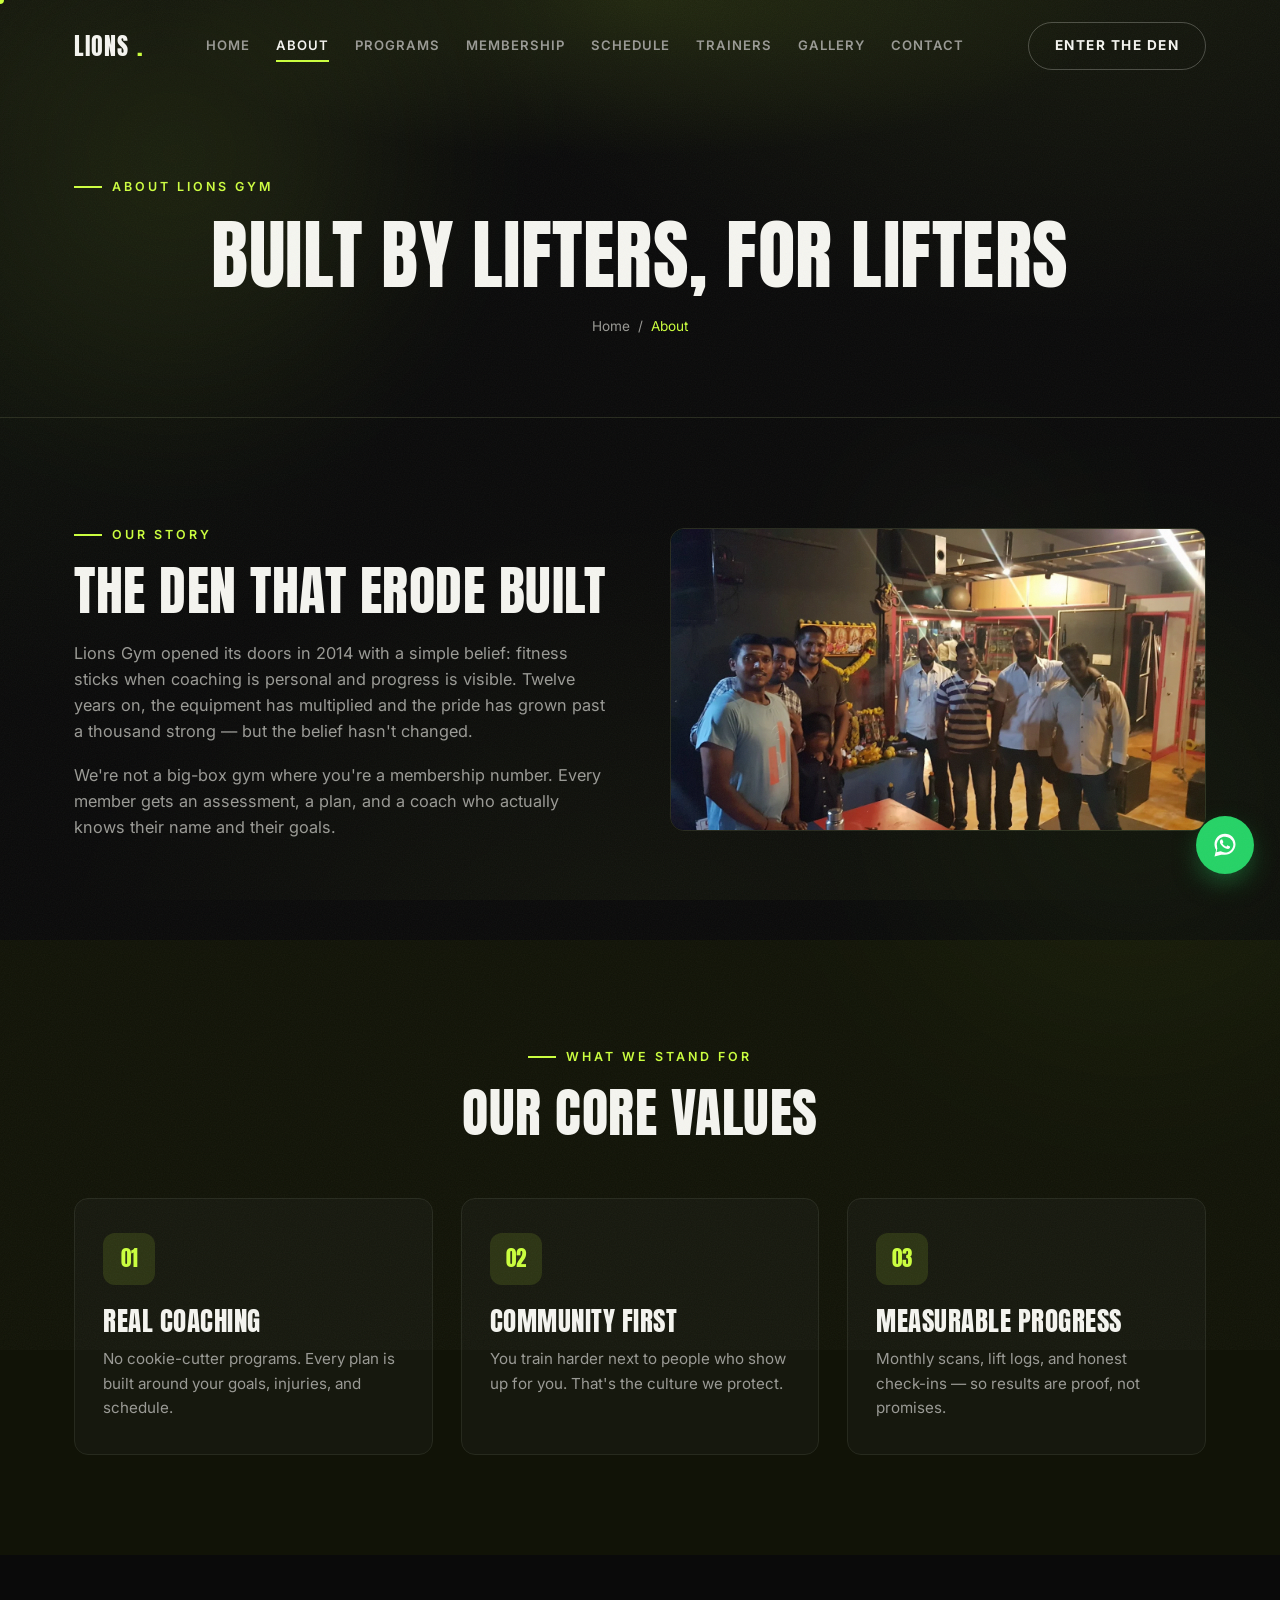
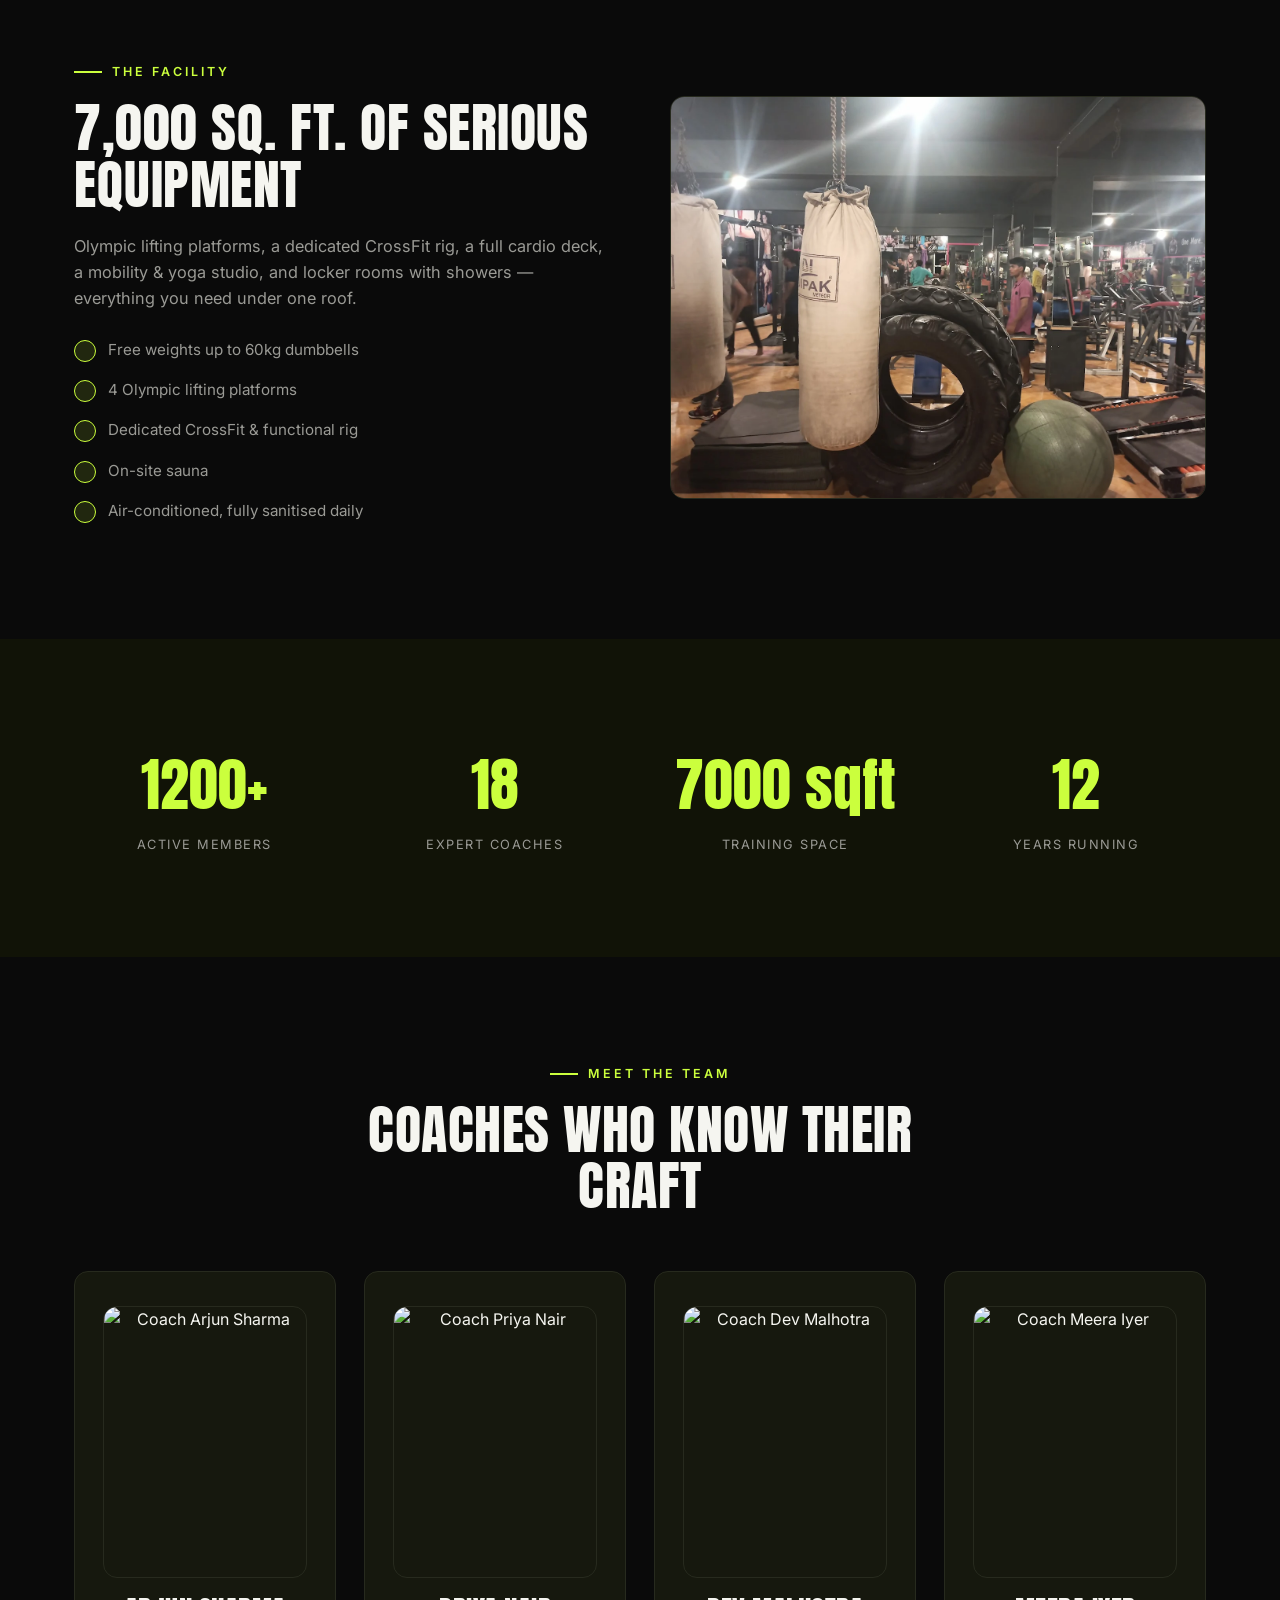
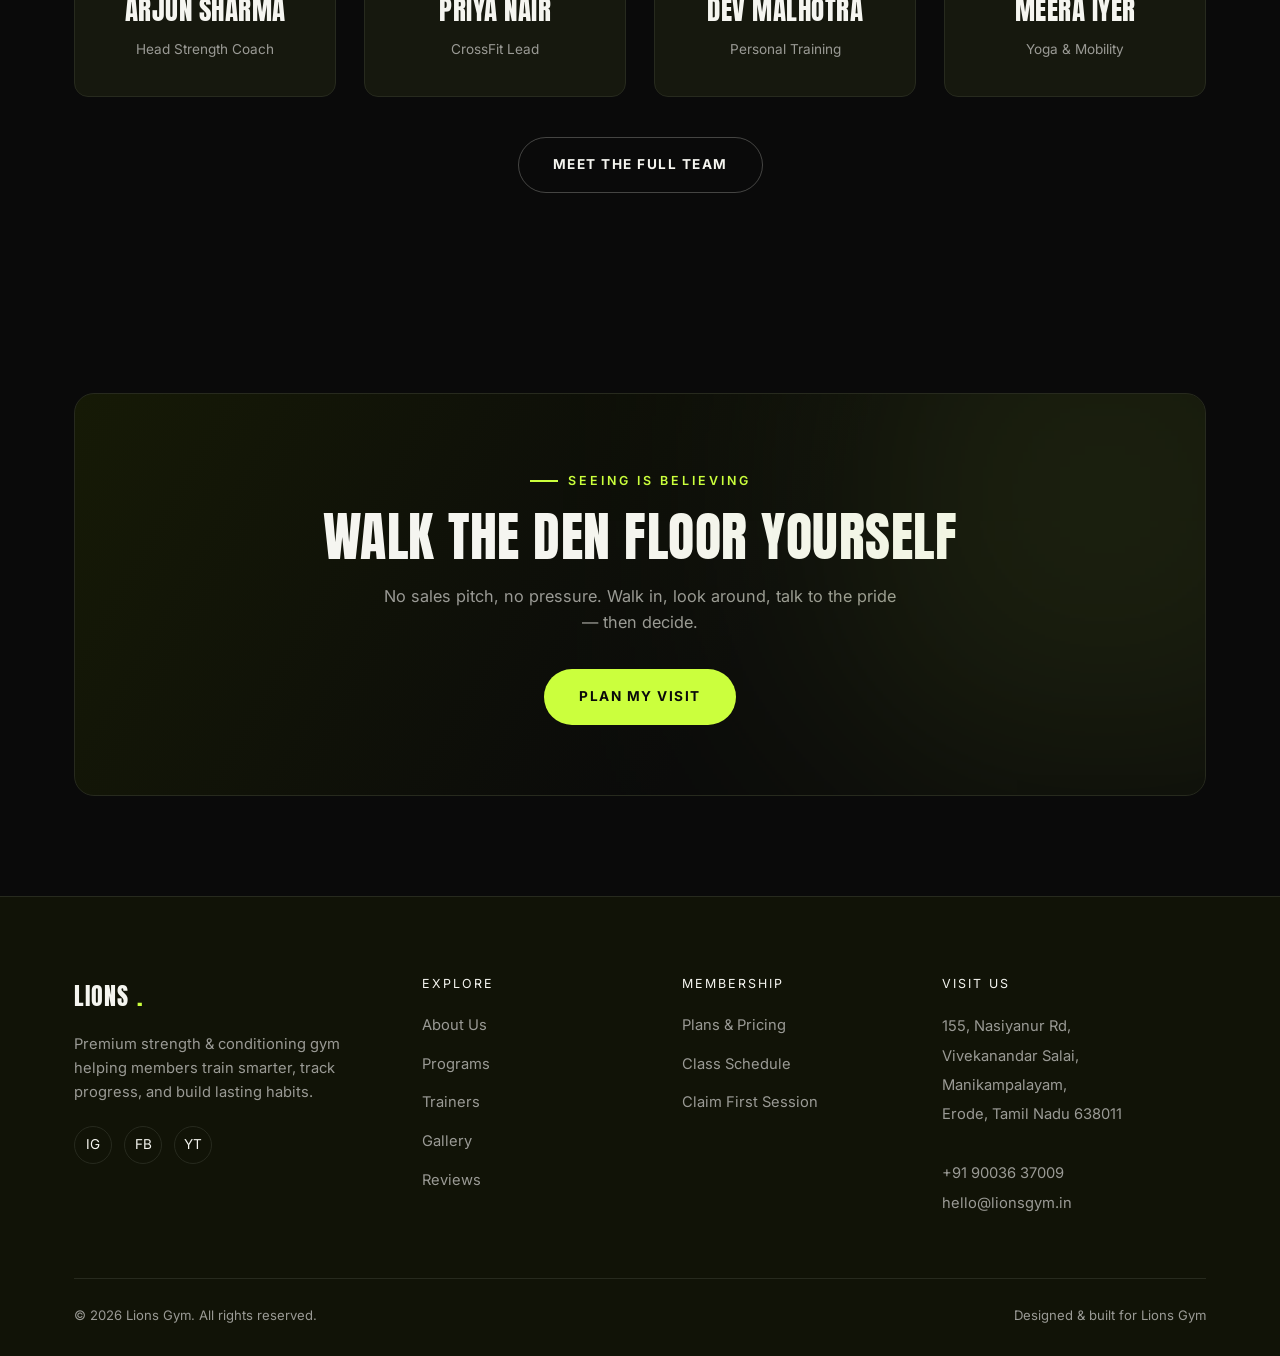
==== about.html @ 76a1cb79 "Lions Gym Erode website — premium static site 9-page responsive site for Lions Gym, Erode: home, abo" ====
<!DOCTYPE html>
<html lang="en">
<head>
  <meta charset="UTF-8" />
  <meta name="viewport" content="width=device-width, initial-scale=1.0" />
  <title>About Us — Lions Gym</title>
  <meta name="description" content="Learn the story behind Lions Gym, our mission, facility, and the coaches who make it happen." />
  <link rel="preconnect" href="https://fonts.googleapis.com" />
  <link href="https://fonts.googleapis.com/css2?family=Anton&family=Inter:wght@400;500;600;700;800&display=swap" rel="stylesheet" />
  <link rel="stylesheet" href="css/style.css" />
</head>
<body>

  <header class="site-header">
    <div class="container">
      <a href="index.html" class="logo">LIONS<span>.</span></a>
      <nav class="nav-links">
        <a href="index.html">Home</a>
        <a href="about.html">About</a>
        <a href="services.html">Programs</a>
        <a href="membership.html">Membership</a>
        <a href="schedule.html">Schedule</a>
        <a href="trainers.html">Trainers</a>
        <a href="gallery.html">Gallery</a>
        <a href="contact.html">Contact</a>
      </nav>
      <div class="nav-cta">
        <a href="contact.html" class="btn btn-ghost">Enter The Den</a>
        <button class="nav-toggle" aria-label="Toggle menu">
          <span></span><span></span><span></span>
        </button>
      </div>
    </div>
  </header>

  <section class="page-hero">
    <div class="container">
      <span class="eyebrow">About Lions Gym</span>
      <h1>Built By Lifters, For Lifters</h1>
      <div class="breadcrumb">
        <a href="index.html">Home</a> <span>/</span> <span class="accent">About</span>
      </div>
    </div>
  </section>

  <!-- Story -->
  <section>
    <div class="container split">
      <div>
        <span class="eyebrow reveal">Our Story</span>
        <h2 class="reveal">The Den That Erode Built</h2>
        <p class="reveal" style="margin: 20px 0 18px;">
          Lions Gym opened its doors in 2014 with a simple belief: fitness
          sticks when coaching is personal and progress is visible. Twelve
          years on, the equipment has multiplied and the pride has grown past
          a thousand strong — but the belief hasn't changed.
        </p>
        <p class="reveal">
          We're not a big-box gym where you're a membership number. Every
          member gets an assessment, a plan, and a coach who actually knows
          their name and their goals.
        </p>
      </div>
      <div class="media-frame reveal">
        <img src="assets/gallery/lions-gym-team-2.webp" alt="Lions Gym team" />
      </div>
    </div>
  </section>

  <!-- Mission / values -->
  <section class="bg-alt">
    <div class="container">
      <div class="section-head center reveal">
        <span class="eyebrow">What We Stand For</span>
        <h2>Our Core Values</h2>
      </div>
      <div class="grid grid-3 stagger">
        <div class="card reveal">
          <div class="icon">01</div>
          <h3>Real Coaching</h3>
          <p>No cookie-cutter programs. Every plan is built around your goals, injuries, and schedule.</p>
        </div>
        <div class="card reveal">
          <div class="icon">02</div>
          <h3>Community First</h3>
          <p>You train harder next to people who show up for you. That's the culture we protect.</p>
        </div>
        <div class="card reveal">
          <div class="icon">03</div>
          <h3>Measurable Progress</h3>
          <p>Monthly scans, lift logs, and honest check-ins — so results are proof, not promises.</p>
        </div>
      </div>
    </div>
  </section>

  <!-- Facility -->
  <section>
    <div class="container split">
      <div class="media-frame reveal" style="order: 2;">
        <img src="assets/gallery/lions-gym-functional-corner.webp" alt="Functional training corner at Lions Gym" />
      </div>
      <div style="order: 1;">
        <span class="eyebrow reveal">The Facility</span>
        <h2 class="reveal">7,000 Sq. Ft. Of Serious Equipment</h2>
        <p class="reveal" style="margin: 20px 0 26px;">
          Olympic lifting platforms, a dedicated CrossFit rig, a full cardio
          deck, a mobility & yoga studio, and locker rooms with showers —
          everything you need under one roof.
        </p>
        <ul class="check-list">
          <li class="reveal">Free weights up to 60kg dumbbells</li>
          <li class="reveal">4 Olympic lifting platforms</li>
          <li class="reveal">Dedicated CrossFit &amp; functional rig</li>
          <li class="reveal">On-site sauna</li>
          <li class="reveal">Air-conditioned, fully sanitised daily</li>
        </ul>
      </div>
    </div>
  </section>

  <!-- Counters -->
  <section class="bg-alt">
    <div class="container">
      <div class="counters">
        <div class="reveal">
          <div class="num" data-target="1200" data-suffix="+">0</div>
          <span>Active Members</span>
        </div>
        <div class="reveal">
          <div class="num" data-target="18">0</div>
          <span>Expert Coaches</span>
        </div>
        <div class="reveal">
          <div class="num" data-target="7000" data-suffix=" sqft">0</div>
          <span>Training Space</span>
        </div>
        <div class="reveal">
          <div class="num" data-target="12">0</div>
          <span>Years Running</span>
        </div>
      </div>
    </div>
  </section>

  <!-- Team teaser -->
  <section>
    <div class="container">
      <div class="section-head center reveal">
        <span class="eyebrow">Meet The Team</span>
        <h2>Coaches Who Know Their Craft</h2>
      </div>
      <div class="grid grid-4 stagger">
        <div class="card reveal center">
          <div class="media-frame" style="margin-bottom: 18px; aspect-ratio: 3/4;">
            <img src="https://images.unsplash.com/photo-1506277886164-e25aa3f4ef7f?w=300&h=400&fit=crop&q=80&auto=format" alt="Coach Arjun Sharma" />
          </div>
          <h3>Arjun Sharma</h3>
          <span style="color: var(--text-dim); font-size: 0.85rem;">Head Strength Coach</span>
        </div>
        <div class="card reveal center">
          <div class="media-frame" style="margin-bottom: 18px; aspect-ratio: 3/4;">
            <img src="https://images.unsplash.com/photo-1692197174597-1d85555c9b33?w=300&h=400&fit=crop&q=80&auto=format" alt="Coach Priya Nair" />
          </div>
          <h3>Priya Nair</h3>
          <span style="color: var(--text-dim); font-size: 0.85rem;">CrossFit Lead</span>
        </div>
        <div class="card reveal center">
          <div class="media-frame" style="margin-bottom: 18px; aspect-ratio: 3/4;">
            <img src="https://images.unsplash.com/photo-1516224498413-84ecf3a1e7fd?w=300&h=400&fit=crop&q=80&auto=format" alt="Coach Dev Malhotra" />
          </div>
          <h3>Dev Malhotra</h3>
          <span style="color: var(--text-dim); font-size: 0.85rem;">Personal Training</span>
        </div>
        <div class="card reveal center">
          <div class="media-frame" style="margin-bottom: 18px; aspect-ratio: 3/4;">
            <img src="https://images.unsplash.com/photo-1778110827897-6dc6b6f7c988?w=300&h=400&fit=crop&q=80&auto=format" alt="Coach Meera Iyer" />
          </div>
          <h3>Meera Iyer</h3>
          <span style="color: var(--text-dim); font-size: 0.85rem;">Yoga &amp; Mobility</span>
        </div>
      </div>
      <div class="center mt-40">
        <a href="trainers.html" class="btn btn-ghost">Meet The Full Team</a>
      </div>
    </div>
  </section>

  <!-- CTA -->
  <section>
    <div class="container">
      <div class="cta-banner reveal-scale">
        <span class="eyebrow" style="justify-content:center;">Seeing Is Believing</span>
        <h2>Walk The Den Floor Yourself</h2>
        <p>No sales pitch, no pressure. Walk in, look around, talk to the pride — then decide.</p>
        <div class="cta-actions">
          <a href="contact.html" class="btn btn-primary">Plan My Visit</a>
        </div>
      </div>
    </div>
  </section>

  <footer class="site-footer">
    <div class="container">
      <div class="footer-top">
        <div class="footer-brand">
          <a href="index.html" class="logo">LIONS<span>.</span></a>
          <p>Premium strength &amp; conditioning gym helping members train smarter, track progress, and build lasting habits.</p>
          <div class="social-row">
            <a href="#" aria-label="Instagram">IG</a>
            <a href="#" aria-label="Facebook">FB</a>
            <a href="#" aria-label="YouTube">YT</a>
          </div>
        </div>
        <div class="footer-col">
          <h4>Explore</h4>
          <ul>
            <li><a href="about.html">About Us</a></li>
            <li><a href="services.html">Programs</a></li>
            <li><a href="trainers.html">Trainers</a></li>
            <li><a href="gallery.html">Gallery</a></li>
            <li><a href="testimonials.html">Reviews</a></li>
          </ul>
        </div>
        <div class="footer-col">
          <h4>Membership</h4>
          <ul>
            <li><a href="membership.html">Plans &amp; Pricing</a></li>
            <li><a href="schedule.html">Class Schedule</a></li>
            <li><a href="contact.html">Claim First Session</a></li>
          </ul>
        </div>
        <div class="footer-col">
          <h4>Visit Us</h4>
          <address>
            155, Nasiyanur Rd,<br />
            Vivekanandar Salai, Manikampalayam,<br />
            Erode, Tamil Nadu 638011<br /><br />
            +91 90036 37009<br />
            hello@lionsgym.in
          </address>
        </div>
      </div>
      <div class="footer-bottom">
        <span>&copy; 2026 Lions Gym. All rights reserved.</span>
        <span>Designed &amp; built for Lions Gym</span>
      </div>
    </div>
  </footer>

  <a href="https://wa.me/919003637009" class="whatsapp-float" target="_blank" rel="noopener" aria-label="Chat on WhatsApp">
    <svg viewBox="0 0 32 32"><path d="M16.001 3C9.373 3 4 8.373 4 15c0 2.386.7 4.607 1.902 6.47L4 29l7.73-1.865A11.94 11.94 0 0 0 16.001 27C22.628 27 28 21.627 28 15S22.628 3 16.001 3zm0 21.6a9.55 9.55 0 0 1-4.87-1.33l-.35-.207-4.59 1.107 1.127-4.47-.23-.365A9.56 9.56 0 1 1 25.56 15c0 5.294-4.266 9.6-9.559 9.6zm5.24-7.17c-.287-.144-1.697-.837-1.96-.933-.263-.096-.454-.144-.646.144-.19.287-.74.933-.908 1.124-.167.192-.334.216-.62.072-.287-.144-1.211-.446-2.307-1.423-.853-.76-1.43-1.7-1.597-1.987-.167-.287-.018-.442.126-.585.13-.13.287-.335.43-.502.144-.167.192-.287.287-.478.096-.192.048-.36-.024-.503-.072-.144-.646-1.557-.885-2.132-.233-.56-.47-.484-.646-.493-.167-.008-.358-.01-.55-.01-.192 0-.503.072-.766.36-.263.287-1.005.982-1.005 2.395s1.029 2.778 1.172 2.97c.144.19 2.024 3.09 4.904 4.334.685.296 1.22.473 1.636.605.687.219 1.313.188 1.808.114.552-.082 1.697-.694 1.937-1.364.24-.67.24-1.244.167-1.364-.072-.12-.263-.192-.55-.336z"/></svg>
  </a>

  <script src="js/main.js"></script>
</body>
</html>
---- css/style.css ----
/* ==========================================================================
   FORGE FITNESS — Design System
   ========================================================================== */

:root {
  --bg: #0a0a0a;
  --bg-alt: #111307;
  --bg-card: #16180e;
  --line: #272a1e;
  --text: #f5f5f0;
  --text-dim: #9a9a95;
  --accent: #cbff3d;
  --accent-dim: #a3d422;
  --accent-soft: rgba(203, 255, 61, 0.12);

  --font-display: "Anton", "Arial Narrow", sans-serif;
  --font-body: "Inter", -apple-system, BlinkMacSystemFont, "Segoe UI", sans-serif;

  --container: 1180px;
  --radius: 14px;
  --ease: cubic-bezier(0.16, 1, 0.3, 1);
}

* {
  margin: 0;
  padding: 0;
  box-sizing: border-box;
}

html {
  scroll-behavior: smooth;
}

body {
  background: var(--bg);
  color: var(--text);
  font-family: var(--font-body);
  line-height: 1.6;
  overflow-x: hidden;
  -webkit-font-smoothing: antialiased;
}

img {
  max-width: 100%;
  display: block;
}

a {
  color: inherit;
  text-decoration: none;
}

ul {
  list-style: none;
}

.container {
  width: 100%;
  max-width: var(--container);
  margin: 0 auto;
  padding: 0 24px;
}

section {
  padding: 100px 0;
  position: relative;
}

@media (max-width: 768px) {
  section {
    padding: 64px 0;
  }
}

/* ----- Typography ----- */

h1, h2, h3, h4 {
  font-family: var(--font-display);
  font-weight: 400;
  letter-spacing: 0.5px;
  line-height: 1.05;
  text-transform: uppercase;
}

h1 {
  font-size: clamp(2.6rem, 6vw, 5.2rem);
}

h2 {
  font-size: clamp(2rem, 4.2vw, 3.4rem);
}

h3 {
  font-size: clamp(1.3rem, 2.4vw, 1.7rem);
}

p {
  color: var(--text-dim);
  font-size: 1.02rem;
}

.eyebrow {
  display: inline-flex;
  align-items: center;
  gap: 10px;
  font-size: 0.78rem;
  font-weight: 600;
  letter-spacing: 3px;
  text-transform: uppercase;
  color: var(--accent);
  margin-bottom: 18px;
}

.eyebrow::before {
  content: "";
  width: 28px;
  height: 2px;
  background: var(--accent);
}

.section-head {
  max-width: 640px;
  margin-bottom: 56px;
}

.section-head.center {
  margin-left: auto;
  margin-right: auto;
  text-align: center;
}

.section-head p {
  margin-top: 16px;
  font-size: 1.05rem;
}

/* ----- Buttons ----- */

.btn {
  display: inline-flex;
  align-items: center;
  justify-content: center;
  gap: 10px;
  padding: 16px 34px;
  border-radius: 999px;
  font-size: 0.85rem;
  font-weight: 700;
  letter-spacing: 1.5px;
  text-transform: uppercase;
  border: 1px solid transparent;
  cursor: pointer;
  transition: transform 0.35s var(--ease), box-shadow 0.35s var(--ease), background 0.3s, color 0.3s, border-color 0.3s;
  white-space: nowrap;
}

.btn-primary {
  background: var(--accent);
  color: #0a0a0a;
}

.btn-primary:hover {
  transform: translateY(-3px);
  box-shadow: 0 14px 30px -10px rgba(203, 255, 61, 0.45);
}

.btn-ghost {
  background: transparent;
  color: var(--text);
  border-color: rgba(245, 245, 240, 0.25);
}

.btn-ghost:hover {
  border-color: var(--accent);
  color: var(--accent);
  transform: translateY(-3px);
}

.btn-block {
  width: 100%;
}

/* ----- Header / Nav ----- */

.site-header {
  position: fixed;
  top: 0;
  left: 0;
  width: 100%;
  z-index: 999;
  padding: 22px 0;
  transition: padding 0.35s var(--ease), background 0.35s var(--ease), border-color 0.35s var(--ease);
  border-bottom: 1px solid transparent;
}

.site-header.scrolled {
  padding: 14px 0;
  background: rgba(10, 10, 10, 0.85);
  backdrop-filter: blur(14px);
  -webkit-backdrop-filter: blur(14px);
  border-bottom: 1px solid var(--line);
}

.site-header .container {
  display: flex;
  align-items: center;
  justify-content: space-between;
}

.logo {
  font-family: var(--font-display);
  font-size: 1.5rem;
  letter-spacing: 1px;
  display: flex;
  align-items: center;
  gap: 8px;
}

.logo span {
  color: var(--accent);
}

.nav-links {
  display: flex;
  align-items: center;
  gap: 26px;
}

.nav-links a {
  font-size: 0.82rem;
  font-weight: 600;
  letter-spacing: 1px;
  text-transform: uppercase;
  color: var(--text-dim);
  position: relative;
  padding: 6px 0;
  transition: color 0.25s;
}

.nav-links a::after {
  content: "";
  position: absolute;
  left: 0;
  bottom: 0;
  height: 2px;
  width: 0;
  background: var(--accent);
  transition: width 0.3s var(--ease);
}

.nav-links a:hover,
.nav-links a.active {
  color: var(--text);
}

.nav-links a:hover::after,
.nav-links a.active::after {
  width: 100%;
}

.nav-cta {
  display: flex;
  align-items: center;
  gap: 20px;
}

.nav-cta .btn {
  padding: 12px 26px;
}

.nav-toggle {
  display: none;
  flex-direction: column;
  gap: 5px;
  background: none;
  border: none;
  cursor: pointer;
  z-index: 1001;
  padding: 6px;
}

.nav-toggle span {
  width: 26px;
  height: 2px;
  background: var(--text);
  transition: transform 0.35s var(--ease), opacity 0.35s var(--ease);
}

.nav-toggle.open span:nth-child(1) {
  transform: translateY(7px) rotate(45deg);
}

.nav-toggle.open span:nth-child(2) {
  opacity: 0;
}

.nav-toggle.open span:nth-child(3) {
  transform: translateY(-7px) rotate(-45deg);
}

@media (max-width: 900px) {
  .nav-links {
    position: fixed;
    inset: 0;
    background: #0a0a0a;
    flex-direction: column;
    justify-content: center;
    gap: 32px;
    transform: translateX(100%);
    transition: transform 0.45s var(--ease);
  }

  .nav-links.open {
    transform: translateX(0);
  }

  .nav-links a {
    font-size: 1.4rem;
  }

  .nav-cta .btn-ghost {
    display: none;
  }

  .nav-toggle {
    display: flex;
  }
}

/* ----- Hero ----- */

.hero {
  min-height: 100vh;
  display: flex;
  align-items: center;
  padding-top: 120px;
  position: relative;
  background:
    radial-gradient(ellipse 60% 50% at 80% 20%, rgba(203, 255, 61, 0.12), transparent 60%),
    linear-gradient(180deg, #0a0a0a 0%, #0a0a0a 100%);
  overflow: hidden;
}

.hero::before {
  content: "";
  position: absolute;
  inset: 0;
  background-image:
    linear-gradient(rgba(245,245,240,0.035) 1px, transparent 1px),
    linear-gradient(90deg, rgba(245,245,240,0.035) 1px, transparent 1px);
  background-size: 48px 48px;
  mask-image: radial-gradient(ellipse 80% 60% at 50% 30%, black, transparent 75%);
  pointer-events: none;
}

.hero .container {
  display: grid;
  grid-template-columns: 1.1fr 0.9fr;
  gap: 40px;
  align-items: center;
  position: relative;
  z-index: 2;
}

.hero h1 {
  margin-bottom: 22px;
}

.hero h1 .line {
  display: block;
  overflow: hidden;
}

.hero h1 .accent {
  color: var(--accent);
}

.hero-sub {
  max-width: 480px;
  font-size: 1.1rem;
  margin-bottom: 36px;
}

.hero-actions {
  display: flex;
  gap: 18px;
  flex-wrap: wrap;
  margin-bottom: 48px;
}

.hero-stats {
  display: flex;
  gap: 40px;
}

.hero-stats div strong {
  display: block;
  font-family: var(--font-display);
  font-size: 2.2rem;
  color: var(--accent);
}

.hero-stats div span {
  font-size: 0.78rem;
  color: var(--text-dim);
  letter-spacing: 1px;
  text-transform: uppercase;
}

.hero-media {
  position: relative;
  border-radius: var(--radius);
  overflow: hidden;
  aspect-ratio: 4 / 5;
  border: 1px solid var(--line);
}

.hero-media img {
  width: 100%;
  height: 100%;
  object-fit: cover;
}

.hero-media::after {
  content: "";
  position: absolute;
  inset: 0;
  background: linear-gradient(180deg, transparent 50%, rgba(10,10,10,0.85) 100%);
}

.hero-badge {
  position: absolute;
  bottom: 22px;
  left: 22px;
  right: 22px;
  z-index: 3;
  background: rgba(10, 10, 10, 0.7);
  backdrop-filter: blur(10px);
  border: 1px solid rgba(245,245,240,0.12);
  border-radius: 10px;
  padding: 16px 18px;
  display: flex;
  align-items: center;
  gap: 12px;
}

.hero-badge strong {
  color: var(--accent);
  font-family: var(--font-display);
  font-size: 1.1rem;
}

.hero-badge span {
  font-size: 0.8rem;
  color: var(--text-dim);
  display: block;
}

.scroll-cue {
  position: absolute;
  bottom: 36px;
  left: 50%;
  transform: translateX(-50%);
  display: flex;
  flex-direction: column;
  align-items: center;
  gap: 10px;
  z-index: 2;
  color: var(--text-dim);
  font-size: 0.7rem;
  letter-spacing: 2px;
  text-transform: uppercase;
}

.scroll-cue .dot-track {
  width: 1px;
  height: 44px;
  background: var(--line);
  position: relative;
  overflow: hidden;
}

.scroll-cue .dot-track::after {
  content: "";
  position: absolute;
  top: -20px;
  left: 0;
  width: 100%;
  height: 20px;
  background: var(--accent);
  animation: scrollDown 1.8s infinite ease-in-out;
}

@keyframes scrollDown {
  0% { top: -20px; }
  100% { top: 44px; }
}

@media (max-width: 900px) {
  .hero .container {
    grid-template-columns: 1fr;
  }

  .hero-media {
    aspect-ratio: 16 / 10;
  }

  .hero-stats {
    gap: 28px;
    flex-wrap: wrap;
  }
}

/* ----- Marquee ----- */

.marquee {
  border-top: 1px solid var(--line);
  border-bottom: 1px solid var(--line);
  padding: 26px 0;
  overflow: hidden;
  background: var(--bg-alt);
}

.marquee-track {
  display: flex;
  width: max-content;
  animation: marquee 26s linear infinite;
}

.marquee-track span {
  font-family: var(--font-display);
  font-size: 1.4rem;
  color: var(--text-dim);
  padding: 0 28px;
  display: flex;
  align-items: center;
  gap: 28px;
  text-transform: uppercase;
  white-space: nowrap;
}

.marquee-track span::after {
  content: "\2726";
  color: var(--accent);
  font-size: 0.9rem;
}

@keyframes marquee {
  from { transform: translateX(0); }
  to { transform: translateX(-50%); }
}

/* ----- Cards / Grids ----- */

.grid {
  display: grid;
  gap: 28px;
}

.grid-3 { grid-template-columns: repeat(3, 1fr); }
.grid-4 { grid-template-columns: repeat(4, 1fr); }
.grid-2 { grid-template-columns: repeat(2, 1fr); }

@media (max-width: 980px) {
  .grid-3, .grid-4 { grid-template-columns: repeat(2, 1fr); }
}

@media (max-width: 640px) {
  .grid-2, .grid-3, .grid-4 { grid-template-columns: 1fr; }
}

.card {
  background: var(--bg-card);
  border: 1px solid var(--line);
  border-radius: var(--radius);
  padding: 34px 28px;
  transition: transform 0.4s var(--ease), border-color 0.4s var(--ease), background 0.4s var(--ease);
}

.card:hover {
  transform: translateY(-6px);
  border-color: rgba(203, 255, 61, 0.4);
  background: #191919;
}

.card .icon {
  width: 52px;
  height: 52px;
  border-radius: 12px;
  background: var(--accent-soft);
  color: var(--accent);
  display: flex;
  align-items: center;
  justify-content: center;
  font-family: var(--font-display);
  font-size: 1.3rem;
  margin-bottom: 22px;
}

.card h3 {
  margin-bottom: 12px;
}

.card p {
  font-size: 0.95rem;
}

/* Program card with image */
.program-card {
  position: relative;
  border-radius: var(--radius);
  overflow: hidden;
  aspect-ratio: 3 / 4;
  border: 1px solid var(--line);
}

.program-card img {
  width: 100%;
  height: 100%;
  object-fit: cover;
  transition: transform 0.7s var(--ease);
}

.program-card:hover img {
  transform: scale(1.08);
}

.program-card::after {
  content: "";
  position: absolute;
  inset: 0;
  background: linear-gradient(180deg, transparent 30%, rgba(10,10,10,0.95) 100%);
}

.program-card-body {
  position: absolute;
  left: 0;
  right: 0;
  bottom: 0;
  padding: 26px;
  z-index: 2;
}

.program-card-body span {
  color: var(--accent);
  font-size: 0.72rem;
  letter-spacing: 2px;
  text-transform: uppercase;
  font-weight: 700;
}

.program-card-body h3 {
  margin-top: 8px;
}

/* ----- CTA banner ----- */

.cta-banner {
  background: linear-gradient(120deg, #161a06 0%, #0a0a0a 60%);
  border: 1px solid var(--line);
  border-radius: 20px;
  padding: 70px 50px;
  text-align: center;
  position: relative;
  overflow: hidden;
}

.cta-banner::before {
  content: "";
  position: absolute;
  width: 400px;
  height: 400px;
  background: var(--accent);
  filter: blur(160px);
  opacity: 0.18;
  top: -100px;
  right: -100px;
}

.cta-banner h2 {
  margin-bottom: 18px;
}

.cta-banner p {
  max-width: 520px;
  margin: 0 auto 34px;
}

.cta-actions {
  display: flex;
  gap: 18px;
  justify-content: center;
  flex-wrap: wrap;
  position: relative;
  z-index: 2;
}

/* ----- Footer ----- */

.site-footer {
  background: var(--bg-alt);
  border-top: 1px solid var(--line);
  padding: 80px 0 30px;
}

.footer-top {
  display: grid;
  grid-template-columns: 1.4fr 1fr 1fr 1.2fr;
  gap: 40px;
  padding-bottom: 60px;
}

.footer-brand p {
  margin: 18px 0 22px;
  max-width: 300px;
  font-size: 0.92rem;
}

.social-row {
  display: flex;
  gap: 12px;
}

.social-row a {
  width: 38px;
  height: 38px;
  border-radius: 50%;
  border: 1px solid var(--line);
  display: flex;
  align-items: center;
  justify-content: center;
  font-size: 0.85rem;
  transition: all 0.3s var(--ease);
}

.social-row a:hover {
  background: var(--accent);
  border-color: var(--accent);
  color: #0a0a0a;
  transform: translateY(-3px);
}

.footer-col h4 {
  font-family: var(--font-body);
  font-size: 0.78rem;
  letter-spacing: 2px;
  text-transform: uppercase;
  color: var(--text);
  margin-bottom: 22px;
}

.footer-col ul li {
  margin-bottom: 13px;
}

.footer-col ul li a {
  color: var(--text-dim);
  font-size: 0.92rem;
  transition: color 0.25s, padding-left 0.25s;
}

.footer-col ul li a:hover {
  color: var(--accent);
  padding-left: 4px;
}

.footer-col address {
  font-style: normal;
  color: var(--text-dim);
  font-size: 0.92rem;
  line-height: 2;
}

.footer-bottom {
  border-top: 1px solid var(--line);
  padding-top: 26px;
  display: flex;
  justify-content: space-between;
  align-items: center;
  flex-wrap: wrap;
  gap: 12px;
  font-size: 0.82rem;
  color: var(--text-dim);
}

@media (max-width: 900px) {
  .footer-top {
    grid-template-columns: repeat(2, 1fr);
  }
}

@media (max-width: 560px) {
  .footer-top {
    grid-template-columns: 1fr;
  }
}

/* ----- WhatsApp float button ----- */

.whatsapp-float {
  position: fixed;
  bottom: 26px;
  right: 26px;
  width: 58px;
  height: 58px;
  border-radius: 50%;
  background: #25d366;
  display: flex;
  align-items: center;
  justify-content: center;
  z-index: 998;
  box-shadow: 0 10px 30px -8px rgba(37, 211, 102, 0.6);
  animation: pulse 2.4s infinite;
  transition: transform 0.3s var(--ease);
}

.whatsapp-float:hover {
  transform: scale(1.08);
}

.whatsapp-float svg {
  width: 28px;
  height: 28px;
  fill: #fff;
}

@keyframes pulse {
  0% { box-shadow: 0 0 0 0 rgba(37, 211, 102, 0.5); }
  70% { box-shadow: 0 0 0 16px rgba(37, 211, 102, 0); }
  100% { box-shadow: 0 0 0 0 rgba(37, 211, 102, 0); }
}

/* ----- Page hero (inner pages) ----- */

.page-hero {
  padding: 170px 0 80px;
  position: relative;
  background: radial-gradient(ellipse 60% 60% at 50% 0%, rgba(203, 255, 61, 0.1), transparent 65%);
  border-bottom: 1px solid var(--line);
}

.page-hero .eyebrow {
  justify-content: center;
}

.page-hero h1 {
  text-align: center;
}

.breadcrumb {
  display: flex;
  justify-content: center;
  gap: 8px;
  margin-top: 20px;
  font-size: 0.85rem;
  color: var(--text-dim);
}

.breadcrumb .accent {
  color: var(--accent);
}

/* ----- Reveal animation ----- */

.reveal {
  opacity: 0;
  transform: translateY(36px);
  transition: opacity 0.8s var(--ease), transform 0.8s var(--ease);
}

.reveal.visible {
  opacity: 1;
  transform: translateY(0);
}

.reveal-scale {
  opacity: 0;
  transform: scale(0.92);
  transition: opacity 0.8s var(--ease), transform 0.8s var(--ease);
}

.reveal-scale.visible {
  opacity: 1;
  transform: scale(1);
}

.stagger .reveal:nth-child(1) { transition-delay: 0s; }
.stagger .reveal:nth-child(2) { transition-delay: 0.1s; }
.stagger .reveal:nth-child(3) { transition-delay: 0.2s; }
.stagger .reveal:nth-child(4) { transition-delay: 0.3s; }

/* ----- Counters ----- */

.counters {
  display: grid;
  grid-template-columns: repeat(4, 1fr);
  gap: 30px;
  text-align: center;
}

.counters .num {
  font-family: var(--font-display);
  font-size: clamp(2.2rem, 5vw, 3.6rem);
  color: var(--accent);
}

.counters span {
  color: var(--text-dim);
  font-size: 0.8rem;
  letter-spacing: 1.5px;
  text-transform: uppercase;
}

@media (max-width: 700px) {
  .counters { grid-template-columns: repeat(2, 1fr); }
}

/* ----- Misc sections shared across pages ----- */

.split {
  display: grid;
  grid-template-columns: 1fr 1fr;
  gap: 60px;
  align-items: center;
}

@media (max-width: 900px) {
  .split { grid-template-columns: 1fr; gap: 36px; }
}

.media-frame {
  position: relative;
  border-radius: var(--radius);
  overflow: hidden;
  border: 1px solid var(--line);
}

.media-frame img {
  width: 100%;
  height: 100%;
  object-fit: cover;
}

.check-list li {
  display: flex;
  align-items: flex-start;
  gap: 12px;
  margin-bottom: 16px;
  color: var(--text-dim);
  font-size: 0.95rem;
}

.check-list li::before {
  content: "";
  flex-shrink: 0;
  width: 20px;
  height: 20px;
  margin-top: 2px;
  border-radius: 50%;
  background: var(--accent-soft);
  border: 1px solid var(--accent);
}

.bg-alt {
  background: var(--bg-alt);
}

/* Utility text-center */
.center { text-align: center; }
.mt-40 { margin-top: 40px; }

/* ----- Pricing ----- */

.billing-switch {
  display: flex;
  align-items: center;
  justify-content: center;
  gap: 16px;
  margin-bottom: 50px;
}

.billing-switch span {
  font-size: 0.85rem;
  font-weight: 600;
  letter-spacing: 0.5px;
  color: var(--text-dim);
}

.billing-switch .save-tag {
  background: var(--accent-soft);
  color: var(--accent);
  padding: 3px 10px;
  border-radius: 999px;
  font-size: 0.72rem;
  margin-left: 8px;
}

.switch {
  position: relative;
  width: 54px;
  height: 30px;
  flex-shrink: 0;
}

.switch input {
  opacity: 0;
  width: 0;
  height: 0;
}

.switch label {
  position: absolute;
  inset: 0;
  background: var(--bg-card);
  border: 1px solid var(--line);
  border-radius: 999px;
  cursor: pointer;
  transition: background 0.3s;
}

.switch label::after {
  content: "";
  position: absolute;
  top: 3px;
  left: 3px;
  width: 22px;
  height: 22px;
  border-radius: 50%;
  background: var(--text-dim);
  transition: transform 0.3s var(--ease), background 0.3s;
}

.switch input:checked + label {
  background: var(--accent-soft);
  border-color: var(--accent);
}

.switch input:checked + label::after {
  transform: translateX(24px);
  background: var(--accent);
}

.pricing-card {
  background: var(--bg-card);
  border: 1px solid var(--line);
  border-radius: var(--radius);
  padding: 40px 32px;
  display: flex;
  flex-direction: column;
  transition: transform 0.4s var(--ease), border-color 0.4s var(--ease);
  position: relative;
}

.pricing-card:hover {
  transform: translateY(-6px);
}

.pricing-card.featured {
  border-color: var(--accent);
  background: linear-gradient(180deg, #171b09 0%, var(--bg-card) 40%);
}

.pricing-card.featured .badge {
  position: absolute;
  top: -14px;
  left: 50%;
  transform: translateX(-50%);
  background: var(--accent);
  color: #0a0a0a;
  font-size: 0.7rem;
  font-weight: 800;
  letter-spacing: 1.5px;
  text-transform: uppercase;
  padding: 6px 16px;
  border-radius: 999px;
  white-space: nowrap;
}

.pricing-card .plan-name {
  font-size: 0.8rem;
  letter-spacing: 2px;
  text-transform: uppercase;
  color: var(--text-dim);
  margin-bottom: 18px;
}

.pricing-card .price {
  display: flex;
  align-items: baseline;
  gap: 6px;
  margin-bottom: 6px;
}

.pricing-card .price .amount {
  font-family: var(--font-display);
  font-size: 2.6rem;
  color: var(--text);
}

.pricing-card .price .currency {
  font-family: var(--font-display);
  font-size: 1.4rem;
  color: var(--text);
}

.billing-period {
  font-size: 0.82rem;
  color: var(--text-dim);
  margin-bottom: 28px;
  display: block;
}

.pricing-card .check-list {
  margin-bottom: 32px;
  flex-grow: 1;
}

.compare-table-wrap {
  overflow-x: auto;
  border-radius: var(--radius);
  border: 1px solid var(--line);
}

.compare-table {
  width: 100%;
  border-collapse: collapse;
  min-width: 640px;
}

.compare-table th,
.compare-table td {
  padding: 18px 22px;
  text-align: center;
  border-bottom: 1px solid var(--line);
  font-size: 0.92rem;
}

.compare-table th:first-child,
.compare-table td:first-child {
  text-align: left;
  color: var(--text);
  font-weight: 600;
}

.compare-table thead th {
  background: var(--bg-card);
  font-family: var(--font-display);
  font-weight: 400;
  letter-spacing: 1px;
  text-transform: uppercase;
  font-size: 0.95rem;
  padding: 22px;
}

.compare-table thead th.featured-col {
  color: var(--accent);
}

.compare-table td {
  color: var(--text-dim);
}

.compare-table tbody tr:last-child td {
  border-bottom: none;
}

.compare-table .yes {
  color: var(--accent);
  font-size: 1.1rem;
}

.compare-table .no {
  color: #4a4a45;
  font-size: 1.1rem;
}

/* ----- Schedule ----- */

.day-tabs {
  display: flex;
  flex-wrap: wrap;
  justify-content: center;
  gap: 10px;
  margin-bottom: 50px;
}

.day-tab {
  padding: 12px 24px;
  border-radius: 999px;
  border: 1px solid var(--line);
  background: var(--bg-card);
  color: var(--text-dim);
  font-size: 0.82rem;
  font-weight: 600;
  letter-spacing: 1px;
  text-transform: uppercase;
  cursor: pointer;
  transition: all 0.3s var(--ease);
}

.day-tab:hover {
  border-color: var(--accent);
  color: var(--text);
}

.day-tab.active {
  background: var(--accent);
  border-color: var(--accent);
  color: #0a0a0a;
}

.day-panel {
  display: none;
}

.day-panel.active {
  display: block;
  animation: fadeIn 0.5s var(--ease);
}

@keyframes fadeIn {
  from { opacity: 0; transform: translateY(10px); }
  to { opacity: 1; transform: translateY(0); }
}

.class-row {
  display: grid;
  grid-template-columns: 140px 1fr auto auto;
  align-items: center;
  gap: 20px;
  padding: 22px 26px;
  background: var(--bg-card);
  border: 1px solid var(--line);
  border-radius: 12px;
  margin-bottom: 14px;
  transition: border-color 0.3s, transform 0.3s var(--ease);
}

.class-row:hover {
  border-color: rgba(203, 255, 61, 0.4);
  transform: translateX(4px);
}

.class-row .time {
  font-family: var(--font-display);
  color: var(--accent);
  font-size: 1.05rem;
}

.class-row .info h4 {
  font-family: var(--font-body);
  font-size: 1.02rem;
  font-weight: 700;
  text-transform: none;
  margin-bottom: 4px;
}

.class-row .info span {
  color: var(--text-dim);
  font-size: 0.85rem;
}

.class-row .coach {
  color: var(--text-dim);
  font-size: 0.85rem;
  text-align: right;
}

.class-row .tag {
  background: var(--accent-soft);
  color: var(--accent);
  font-size: 0.72rem;
  font-weight: 700;
  letter-spacing: 0.5px;
  padding: 6px 14px;
  border-radius: 999px;
  white-space: nowrap;
}

@media (max-width: 700px) {
  .class-row {
    grid-template-columns: 1fr;
    gap: 8px;
    text-align: left;
  }
  .class-row .coach {
    text-align: left;
  }
}

/* ----- Trainer cards ----- */

.trainer-card {
  background: var(--bg-card);
  border: 1px solid var(--line);
  border-radius: var(--radius);
  overflow: hidden;
  transition: transform 0.4s var(--ease), border-color 0.4s var(--ease);
}

.trainer-card:hover {
  transform: translateY(-6px);
  border-color: rgba(203, 255, 61, 0.4);
}

.trainer-photo {
  position: relative;
  aspect-ratio: 3 / 4;
  overflow: hidden;
}

.trainer-photo img {
  width: 100%;
  height: 100%;
  object-fit: cover;
  transition: transform 0.7s var(--ease);
}

.trainer-card:hover .trainer-photo img {
  transform: scale(1.06);
}

.trainer-social {
  position: absolute;
  bottom: 14px;
  left: 14px;
  display: flex;
  gap: 8px;
  opacity: 0;
  transform: translateY(8px);
  transition: all 0.35s var(--ease);
}

.trainer-card:hover .trainer-social {
  opacity: 1;
  transform: translateY(0);
}

.trainer-social a {
  width: 32px;
  height: 32px;
  border-radius: 50%;
  background: rgba(10, 10, 10, 0.75);
  backdrop-filter: blur(6px);
  border: 1px solid rgba(245,245,240,0.2);
  display: flex;
  align-items: center;
  justify-content: center;
  font-size: 0.7rem;
  font-weight: 700;
}

.trainer-info {
  padding: 22px 24px 26px;
}

.trainer-info span.role {
  color: var(--accent);
  font-size: 0.75rem;
  letter-spacing: 1.5px;
  text-transform: uppercase;
  font-weight: 700;
}

.trainer-info h3 {
  margin: 8px 0 10px;
  font-size: 1.2rem;
}

.trainer-info p {
  font-size: 0.88rem;
}

/* ----- Gallery ----- */

.filter-bar {
  display: flex;
  flex-wrap: wrap;
  justify-content: center;
  gap: 10px;
  margin-bottom: 50px;
}

.filter-btn {
  padding: 12px 24px;
  border-radius: 999px;
  border: 1px solid var(--line);
  background: var(--bg-card);
  color: var(--text-dim);
  font-size: 0.82rem;
  font-weight: 600;
  letter-spacing: 1px;
  text-transform: uppercase;
  cursor: pointer;
  transition: all 0.3s var(--ease);
}

.filter-btn:hover {
  border-color: var(--accent);
  color: var(--text);
}

.filter-btn.active {
  background: var(--accent);
  border-color: var(--accent);
  color: #0a0a0a;
}

.gallery-grid {
  display: grid;
  grid-template-columns: repeat(4, 1fr);
  grid-auto-rows: 220px;
  grid-auto-flow: dense;
  gap: 18px;
}

.gallery-item {
  position: relative;
  border-radius: 12px;
  overflow: hidden;
  border: 1px solid var(--line);
  cursor: pointer;
}

.gallery-item.tall {
  grid-row: span 2;
}

.gallery-item.wide {
  grid-column: span 2;
}

.gallery-item img {
  width: 100%;
  height: 100%;
  object-fit: cover;
  transition: transform 0.6s var(--ease);
}

.gallery-item::after {
  content: "\002B";
  position: absolute;
  inset: 0;
  display: flex;
  align-items: center;
  justify-content: center;
  font-size: 2rem;
  color: var(--accent);
  background: rgba(10, 10, 10, 0);
  opacity: 0;
  transition: all 0.35s var(--ease);
}

.gallery-item:hover img {
  transform: scale(1.1);
}

.gallery-item:hover::after {
  opacity: 1;
  background: rgba(10, 10, 10, 0.45);
}

@media (max-width: 980px) {
  .gallery-grid { grid-template-columns: repeat(3, 1fr); }
}

@media (max-width: 700px) {
  .gallery-grid { grid-template-columns: repeat(2, 1fr); grid-auto-rows: 160px; }
  .gallery-item.tall, .gallery-item.wide { grid-row: span 1; grid-column: span 1; }
}

.lightbox {
  position: fixed;
  inset: 0;
  background: rgba(6, 6, 6, 0.94);
  z-index: 1100;
  display: flex;
  align-items: center;
  justify-content: center;
  padding: 40px;
  opacity: 0;
  pointer-events: none;
  transition: opacity 0.35s var(--ease);
}

.lightbox.open {
  opacity: 1;
  pointer-events: auto;
}

.lightbox img {
  max-width: min(900px, 100%);
  max-height: 85vh;
  border-radius: 12px;
  border: 1px solid var(--line);
}

.lightbox-close {
  position: absolute;
  top: 30px;
  right: 30px;
  width: 46px;
  height: 46px;
  border-radius: 50%;
  border: 1px solid var(--line);
  background: var(--bg-card);
  color: var(--text);
  font-size: 1.3rem;
  cursor: pointer;
  transition: all 0.3s var(--ease);
}

.lightbox-close:hover {
  border-color: var(--accent);
  color: var(--accent);
}

/* ----- Testimonials ----- */

.stars {
  color: var(--accent);
  font-size: 0.95rem;
  letter-spacing: 2px;
  margin-bottom: 18px;
}

.testimonial-card {
  background: var(--bg-card);
  border: 1px solid var(--line);
  border-radius: var(--radius);
  padding: 34px 30px;
  transition: transform 0.4s var(--ease), border-color 0.4s var(--ease);
}

.testimonial-card:hover {
  transform: translateY(-6px);
  border-color: rgba(203, 255, 61, 0.4);
}

.testimonial-card p {
  color: var(--text);
  font-size: 1rem;
  margin-bottom: 24px;
}

.reviewer {
  display: flex;
  align-items: center;
  gap: 14px;
}

.reviewer img {
  width: 44px;
  height: 44px;
  border-radius: 50%;
  object-fit: cover;
  border: 1px solid var(--line);
}

.reviewer h4 {
  font-family: var(--font-body);
  font-size: 0.95rem;
  font-weight: 700;
  text-transform: none;
}

.reviewer span {
  color: var(--text-dim);
  font-size: 0.8rem;
}

/* ----- Contact ----- */

.contact-grid {
  display: grid;
  grid-template-columns: 0.9fr 1.1fr;
  gap: 50px;
}

@media (max-width: 900px) {
  .contact-grid { grid-template-columns: 1fr; }
}

.contact-info-card {
  background: var(--bg-card);
  border: 1px solid var(--line);
  border-radius: var(--radius);
  padding: 16px;
  display: flex;
  align-items: center;
  gap: 16px;
  margin-bottom: 16px;
  transition: border-color 0.3s, transform 0.3s var(--ease);
}

.contact-info-card:hover {
  border-color: rgba(203, 255, 61, 0.4);
  transform: translateX(4px);
}

.contact-info-card .icon {
  width: 48px;
  height: 48px;
  border-radius: 10px;
  flex-shrink: 0;
  margin-bottom: 0;
}

.contact-info-card h4 {
  font-family: var(--font-body);
  font-size: 0.95rem;
  font-weight: 700;
  text-transform: none;
  margin-bottom: 4px;
}

.contact-info-card p {
  font-size: 0.88rem;
  margin: 0;
}

.form-wrap {
  background: var(--bg-card);
  border: 1px solid var(--line);
  border-radius: var(--radius);
  padding: 40px;
}

@media (max-width: 560px) {
  .form-wrap { padding: 28px 22px; }
}

.form-row {
  display: grid;
  grid-template-columns: 1fr 1fr;
  gap: 18px;
}

@media (max-width: 560px) {
  .form-row { grid-template-columns: 1fr; }
}

.field {
  margin-bottom: 20px;
}

.field label {
  display: block;
  font-size: 0.8rem;
  font-weight: 600;
  letter-spacing: 0.5px;
  color: var(--text-dim);
  margin-bottom: 8px;
}

.field input,
.field select,
.field textarea {
  width: 100%;
  background: #0e0e0e;
  border: 1px solid var(--line);
  border-radius: 10px;
  padding: 14px 16px;
  color: var(--text);
  font-family: var(--font-body);
  font-size: 0.95rem;
  transition: border-color 0.3s;
}

.field textarea {
  resize: vertical;
  min-height: 120px;
}

.field input:focus,
.field select:focus,
.field textarea:focus {
  outline: none;
  border-color: var(--accent);
}

.form-status {
  min-height: 22px;
  font-size: 0.88rem;
  margin-top: 6px;
}

/* ----- Hours list ----- */

.hours-list {
  border: 1px solid var(--line);
  border-radius: var(--radius);
  overflow: hidden;
  background: var(--bg-card);
}

.hours-list .hours-row {
  display: flex;
  justify-content: space-between;
  padding: 14px 22px;
  border-bottom: 1px solid var(--line);
  font-size: 0.92rem;
}

.hours-list .hours-row:last-child {
  border-bottom: none;
}

.hours-list .hours-row span:first-child {
  color: var(--text);
  font-weight: 600;
}

.hours-list .hours-row span:last-child {
  color: var(--text-dim);
}

.hours-list .hours-row.today {
  background: var(--accent-soft);
}

.hours-list .hours-row.today span:first-child {
  color: var(--accent);
}

/* Google Maps embed frame */
.map-frame {
  width: 100%;
  height: 420px;
  border: 0;
  border-radius: var(--radius);
  filter: grayscale(1) invert(0.92) contrast(0.9);
  border: 1px solid var(--line);
}

/* ==========================================================================
   Premium motion
   ========================================================================== */

/* Page fade in/out between navigations */
body {
  animation: pageIn 0.5s ease both;
}

body.page-out {
  opacity: 0;
  transition: opacity 0.25s ease;
  animation: none;
}

@keyframes pageIn {
  from { opacity: 0; }
  to { opacity: 1; }
}

/* Thin scroll progress bar */
.scroll-progress {
  position: fixed;
  top: 0;
  left: 0;
  height: 2px;
  width: 0;
  background: var(--accent);
  box-shadow: 0 0 12px rgba(203, 255, 61, 0.6);
  z-index: 1500;
  pointer-events: none;
}

/* Hero intro: headline lines slide up one by one */
.hero h1 .line {
  overflow: hidden;
}

.hero h1 .line-inner {
  display: block;
  transform: translateY(110%);
}

body.loaded .hero h1 .line-inner {
  animation: lineUp 0.9s var(--ease) forwards;
}

body.loaded .hero h1 .line:nth-child(1) .line-inner { animation-delay: 0.05s; }
body.loaded .hero h1 .line:nth-child(2) .line-inner { animation-delay: 0.18s; }
body.loaded .hero h1 .line:nth-child(3) .line-inner { animation-delay: 0.31s; }

@keyframes lineUp {
  to { transform: translateY(0); }
}

/* Staggered fade-in for the rest of the hero */
body.loaded .hero .eyebrow   { animation: fadeUp 0.9s var(--ease) both; }
body.loaded .hero-sub        { animation: fadeUp 0.9s var(--ease) 0.35s both; }
body.loaded .hero-actions    { animation: fadeUp 0.9s var(--ease) 0.5s both; }
body.loaded .hero-stats      { animation: fadeUp 0.9s var(--ease) 0.65s both; }
body.loaded .hero-media      { animation: fadeIn 1.1s var(--ease) 0.3s both; }

/* Inner-page hero intro */
body.loaded .page-hero .eyebrow    { animation: fadeUp 0.8s var(--ease) both; }
body.loaded .page-hero h1         { animation: fadeUp 0.8s var(--ease) 0.12s both; }
body.loaded .page-hero .breadcrumb { animation: fadeUp 0.8s var(--ease) 0.24s both; }

@keyframes fadeUp {
  from { opacity: 0; transform: translateY(26px); }
  to { opacity: 1; transform: translateY(0); }
}

@keyframes fadeIn {
  from { opacity: 0; }
  to { opacity: 1; }
}

/* Ken Burns settle on scroll-revealed images */
.media-frame.reveal img {
  transform: scale(1.12);
  transition: transform 1.3s var(--ease);
}

.media-frame.reveal.visible img {
  transform: scale(1);
}

/* Shine sweep across buttons on hover */
.btn {
  position: relative;
  overflow: hidden;
}

.btn::before {
  content: "";
  position: absolute;
  top: 0;
  left: -70%;
  width: 45%;
  height: 100%;
  background: linear-gradient(105deg, transparent, rgba(255, 255, 255, 0.35), transparent);
  transform: skewX(-20deg);
  transition: left 0.6s var(--ease);
  pointer-events: none;
}

.btn:hover::before {
  left: 130%;
}

/* 3D tilt targets */
.program-card,
.trainer-card,
.pricing-card {
  will-change: transform;
}

/* Custom cursor (desktop only) */
.cursor-dot {
  position: fixed;
  top: 0;
  left: 0;
  width: 8px;
  height: 8px;
  margin: -4px 0 0 -4px;
  background: var(--accent);
  border-radius: 50%;
  pointer-events: none;
  z-index: 2200;
}

.cursor-ring {
  position: fixed;
  top: 0;
  left: 0;
  width: 34px;
  height: 34px;
  margin: -17px 0 0 -17px;
  border: 1px solid rgba(203, 255, 61, 0.45);
  border-radius: 50%;
  pointer-events: none;
  z-index: 2200;
  transition: width 0.35s var(--ease), height 0.35s var(--ease), margin 0.35s var(--ease), border-color 0.3s, background 0.3s;
}

.cursor-ring.hovering {
  width: 56px;
  height: 56px;
  margin: -28px 0 0 -28px;
  border-color: var(--accent);
  background: rgba(203, 255, 61, 0.08);
}

@media (pointer: coarse) {
  .cursor-dot,
  .cursor-ring {
    display: none;
  }
}

/* Back to top */
.to-top {
  position: fixed;
  bottom: 30px;
  left: 26px;
  width: 46px;
  height: 46px;
  border-radius: 50%;
  border: 1px solid var(--line);
  background: rgba(10, 10, 10, 0.8);
  backdrop-filter: blur(8px);
  -webkit-backdrop-filter: blur(8px);
  color: var(--accent);
  font-size: 1.1rem;
  cursor: pointer;
  z-index: 998;
  opacity: 0;
  transform: translateY(12px);
  pointer-events: none;
  transition: opacity 0.4s var(--ease), transform 0.4s var(--ease), border-color 0.3s;
}

.to-top.show {
  opacity: 1;
  transform: translateY(0);
  pointer-events: auto;
}

.to-top:hover {
  border-color: var(--accent);
}

/* ----- Photo marquee strip ----- */

.photo-marquee {
  overflow: hidden;
  border-top: 1px solid var(--line);
  border-bottom: 1px solid var(--line);
  background: var(--bg-alt);
  padding: 26px 0;
}

.photo-marquee-track {
  display: flex;
  gap: 18px;
  width: max-content;
  animation: marquee 38s linear infinite;
}

.photo-marquee-track img {
  height: 230px;
  width: auto;
  border-radius: 12px;
  border: 1px solid var(--line);
  object-fit: cover;
}

.photo-marquee:hover .photo-marquee-track {
  animation-play-state: paused;
}

@media (max-width: 768px) {
  .photo-marquee-track img {
    height: 150px;
  }
}

/* ----- FAQ accordion ----- */

.faq-item {
  border: 1px solid var(--line);
  border-radius: 12px;
  background: var(--bg-card);
  margin-bottom: 14px;
  overflow: hidden;
  transition: border-color 0.3s;
}

.faq-item[open],
.faq-item:hover {
  border-color: rgba(203, 255, 61, 0.4);
}

.faq-item summary {
  padding: 20px 24px;
  cursor: pointer;
  font-weight: 600;
  font-size: 1rem;
  display: flex;
  justify-content: space-between;
  align-items: center;
  gap: 16px;
  list-style: none;
}

.faq-item summary::-webkit-details-marker {
  display: none;
}

.faq-item summary::after {
  content: "+";
  color: var(--accent);
  font-size: 1.4rem;
  line-height: 1;
  flex-shrink: 0;
  transition: transform 0.3s var(--ease);
}

.faq-item[open] summary::after {
  transform: rotate(45deg);
}

.faq-item p {
  padding: 0 24px 22px;
  font-size: 0.95rem;
}

/* ----- Ambient background ----- */

/* Layered glows instead of flat black */
body {
  background:
    radial-gradient(1100px 700px at 85% -10%, rgba(203, 255, 61, 0.07), transparent 60%),
    radial-gradient(900px 600px at -10% 40%, rgba(122, 184, 46, 0.05), transparent 60%),
    radial-gradient(1000px 800px at 50% 110%, rgba(203, 255, 61, 0.045), transparent 60%),
    var(--bg);
  background-attachment: fixed;
}

/* Slow-drifting aurora blobs behind everything */
.aurora {
  position: fixed;
  inset: 0;
  z-index: 1;
  pointer-events: none;
  mix-blend-mode: screen;
}

.aurora span {
  position: absolute;
  width: 55vw;
  height: 55vw;
  border-radius: 50%;
  filter: blur(90px);
  opacity: 0.12;
}

.aurora span:nth-child(1) {
  background: radial-gradient(circle, #cbff3d, transparent 65%);
  top: -22%;
  left: -14%;
  animation: drift1 26s ease-in-out infinite alternate;
}

.aurora span:nth-child(2) {
  background: radial-gradient(circle, #5f8f1e, transparent 65%);
  bottom: -28%;
  right: -16%;
  animation: drift2 34s ease-in-out infinite alternate;
}

.aurora span:nth-child(3) {
  width: 30vw;
  height: 30vw;
  background: radial-gradient(circle, #eaffb0, transparent 60%);
  top: 40%;
  left: 60%;
  opacity: 0.05;
  animation: drift1 40s ease-in-out infinite alternate-reverse;
}

@keyframes drift1 {
  to { transform: translate(12vw, 10vh) scale(1.15); }
}

@keyframes drift2 {
  to { transform: translate(-10vw, -8vh) scale(0.9); }
}

@media (max-width: 768px) {
  .aurora span {
    width: 85vw;
    height: 85vw;
    filter: blur(60px);
  }
}

/* Film grain over the whole page */
.grain {
  position: fixed;
  inset: -50%;
  width: 200%;
  height: 200%;
  z-index: 2100;
  pointer-events: none;
  opacity: 0.05;
  background-image: url("data:image/svg+xml,%3Csvg xmlns='http://www.w3.org/2000/svg' width='240' height='240'%3E%3Cfilter id='n'%3E%3CfeTurbulence type='fractalNoise' baseFrequency='0.85' numOctaves='2' stitchTiles='stitch'/%3E%3C/filter%3E%3Crect width='100%25' height='100%25' filter='url(%23n)'/%3E%3C/svg%3E");
  animation: grainShift 0.9s steps(4) infinite;
}

@keyframes grainShift {
  0% { transform: translate(0, 0); }
  25% { transform: translate(-2%, 1%); }
  50% { transform: translate(1%, -2%); }
  75% { transform: translate(-1%, 2%); }
  100% { transform: translate(2%, -1%); }
}

/* Soft light that follows the cursor (desktop only) */
.cursor-glow {
  position: fixed;
  top: 0;
  left: 0;
  width: 700px;
  height: 700px;
  margin: -350px 0 0 -350px;
  border-radius: 50%;
  background: radial-gradient(circle, rgba(203, 255, 61, 0.06), transparent 60%);
  pointer-events: none;
  z-index: 1;
  mix-blend-mode: screen;
}

@media (pointer: coarse) {
  .cursor-glow {
    display: none;
  }
}

/* Giant outline watermark behind the hero */
.hero::after {
  content: "LIONS";
  position: absolute;
  bottom: -3vw;
  left: 50%;
  transform: translateX(-50%);
  font-family: var(--font-display);
  font-size: 21vw;
  line-height: 1;
  letter-spacing: 1vw;
  color: transparent;
  -webkit-text-stroke: 1px rgba(245, 245, 240, 0.055);
  z-index: 1;
  pointer-events: none;
  white-space: nowrap;
}

/* Respect reduced-motion preferences */
@media (prefers-reduced-motion: reduce) {
  *,
  *::before,
  *::after {
    animation-duration: 0.01ms !important;
    animation-delay: 0s !important;
    transition-duration: 0.01ms !important;
  }

  html {
    scroll-behavior: auto;
  }
}
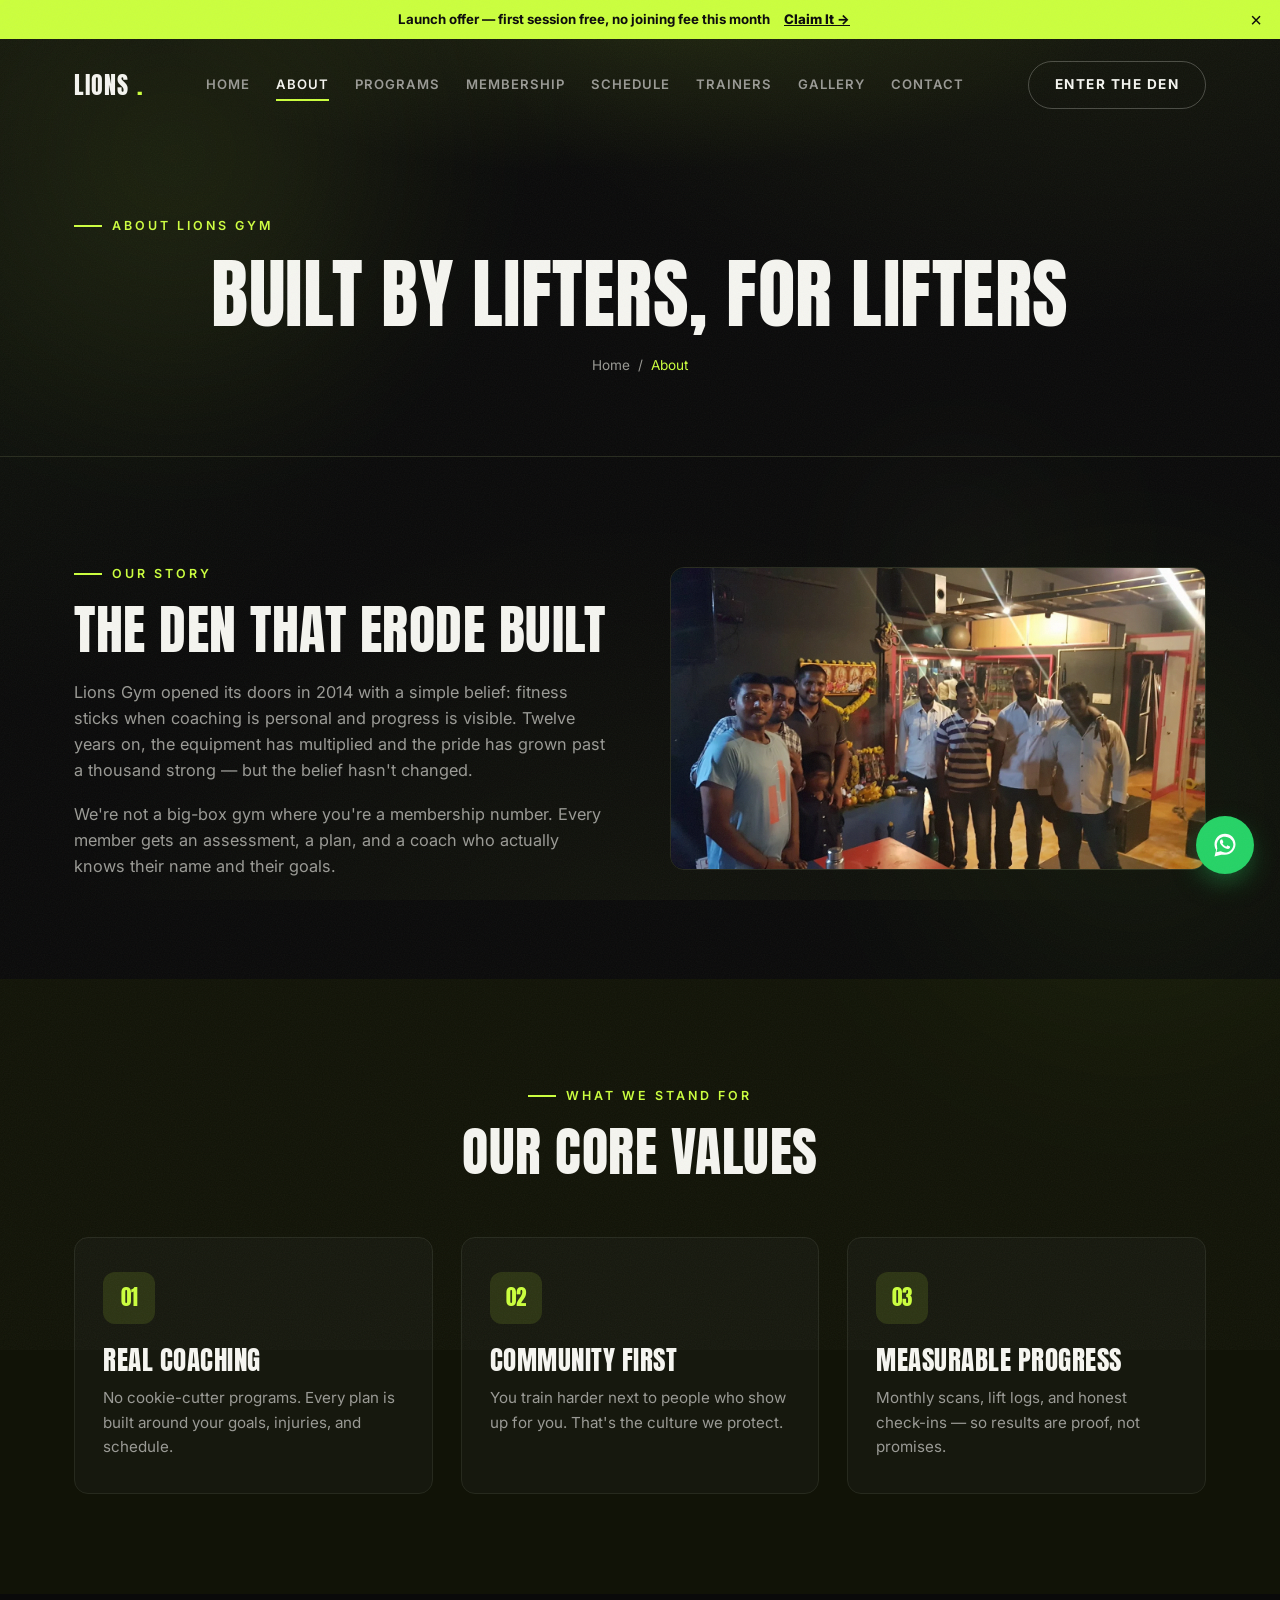
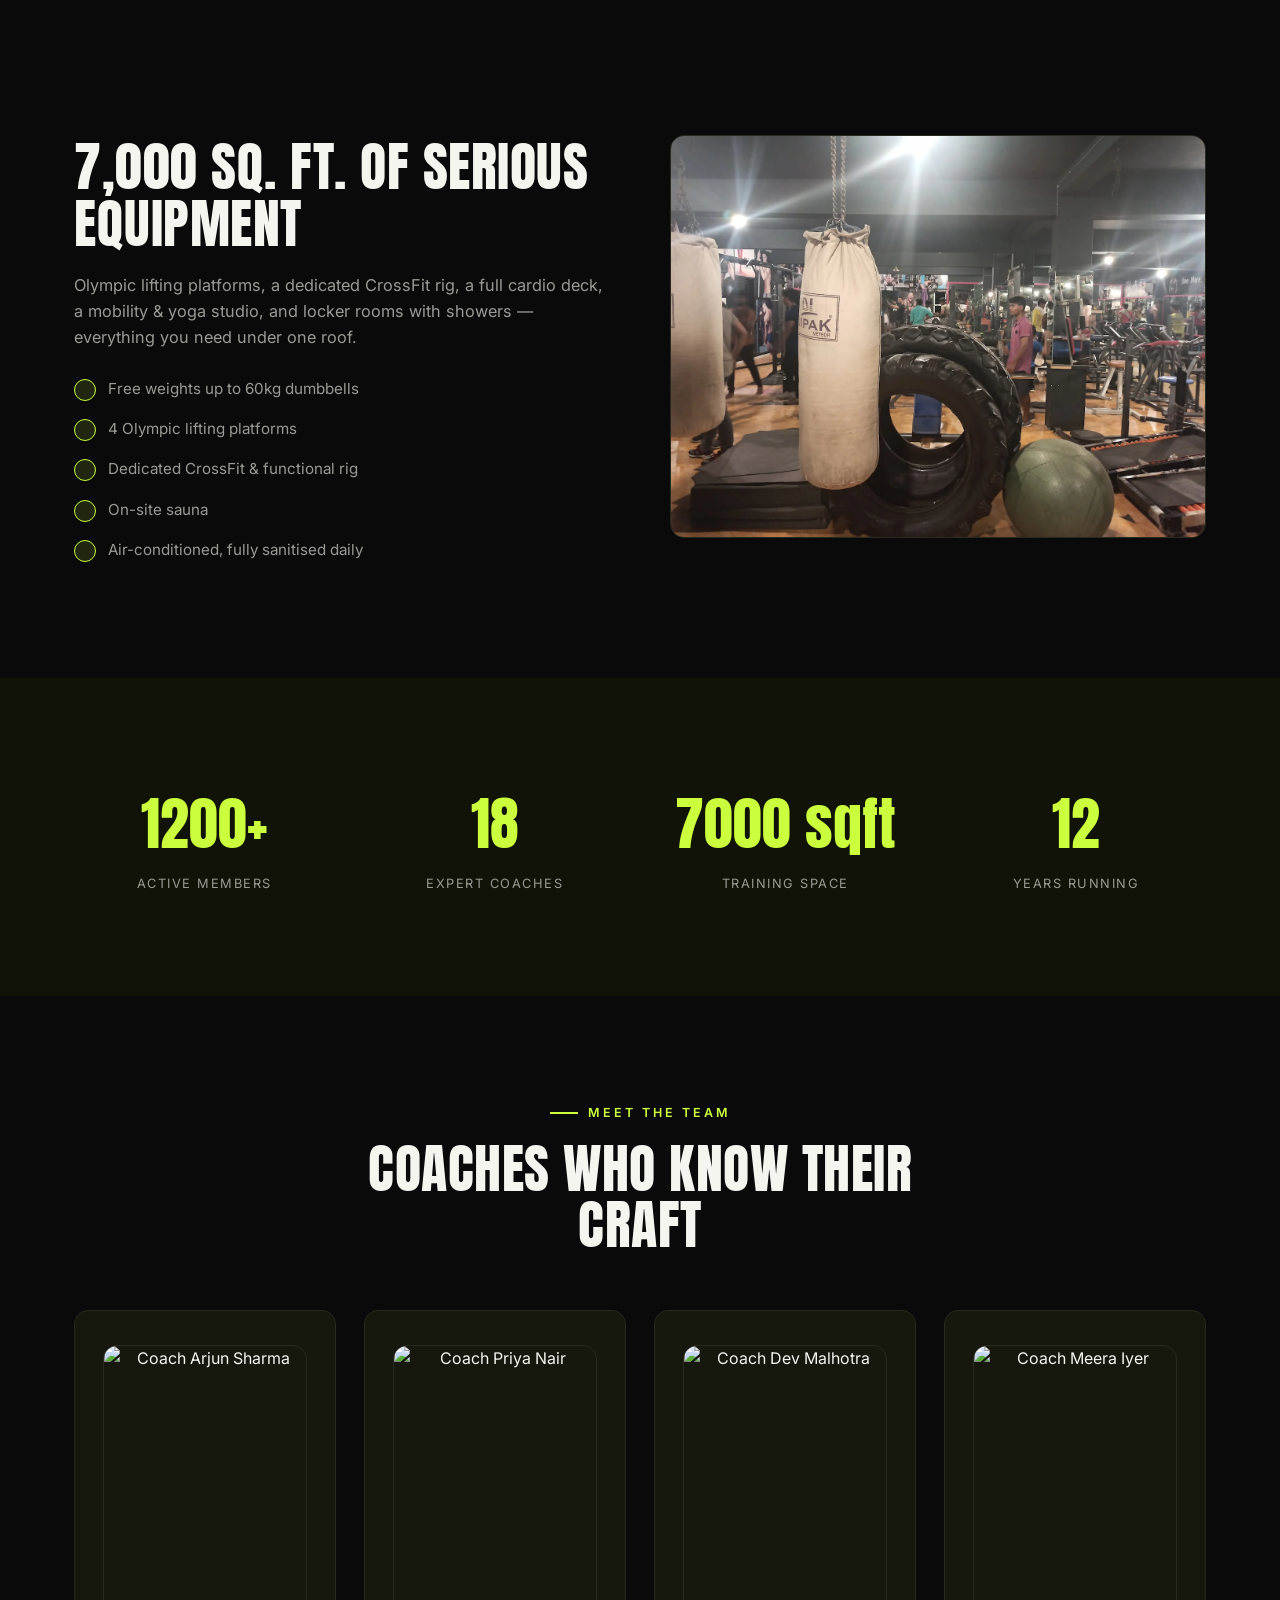
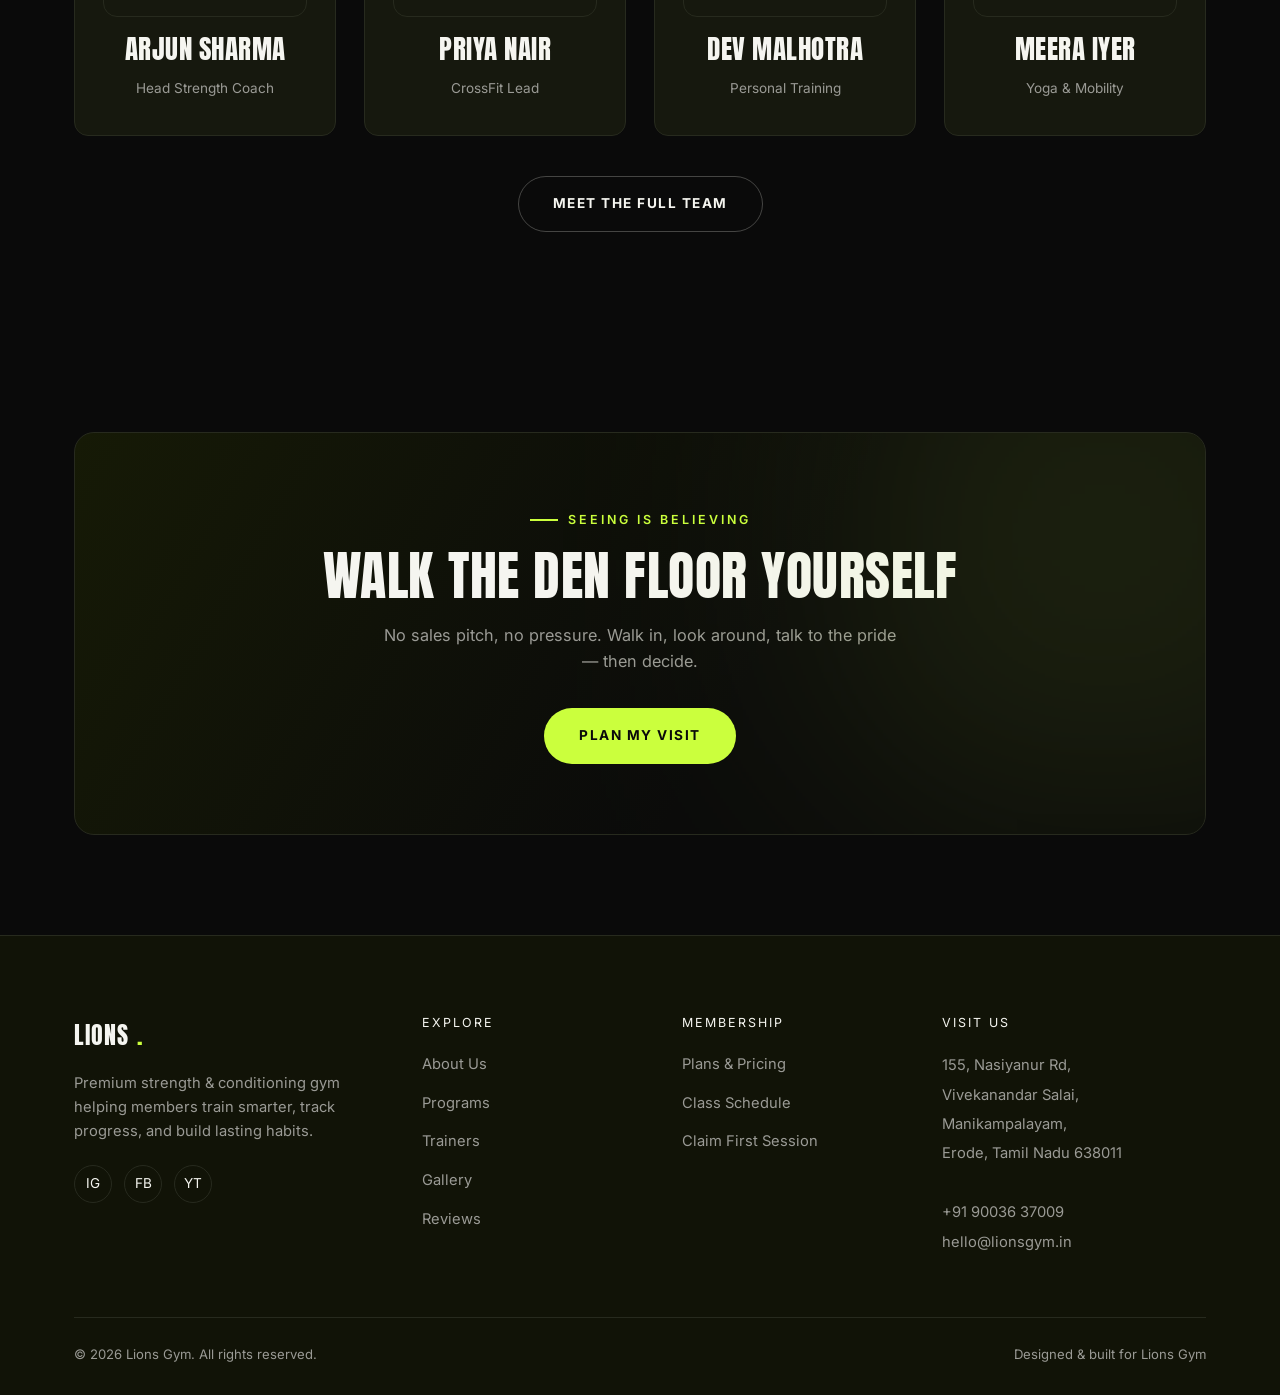
==== commit 8fe9f36e: "Add SEO pack, share previews, BMI calculator, announcement bar, home map - Open Graph tags + SVG fav" ====
--- a/about.html
+++ b/about.html
@@ -5,6 +5,15 @@
   <meta name="viewport" content="width=device-width, initial-scale=1.0" />
   <title>About Us — Lions Gym</title>
   <meta name="description" content="Learn the story behind Lions Gym, our mission, facility, and the coaches who make it happen." />
+  <link rel="icon" type="image/svg+xml" href="assets/favicon.svg" />
+  <meta property="og:type" content="website" />
+  <meta property="og:site_name" content="Lions Gym Erode" />
+  <meta property="og:title" content="About Us — Lions Gym" />
+  <meta property="og:description" content="Learn the story behind Lions Gym, our mission, facility, and the coaches who make it happen." />
+  <meta property="og:url" content="https://lionsgym.vercel.app/about.html" />
+  <meta property="og:image" content="https://lionsgym.vercel.app/assets/gallery/lions-gym-floor-1.webp" />
+  <meta name="twitter:card" content="summary_large_image" />
+  <script defer src="/_vercel/insights/script.js"></script>
   <link rel="preconnect" href="https://fonts.googleapis.com" />
   <link href="https://fonts.googleapis.com/css2?family=Anton&family=Inter:wght@400;500;600;700;800&display=swap" rel="stylesheet" />
   <link rel="stylesheet" href="css/style.css" />
--- a/css/style.css
+++ b/css/style.css
@@ -2007,6 +2007,100 @@
 .faq-item p {
   padding: 0 24px 22px;
   font-size: 0.95rem;
+}
+
+/* ----- BMI calculator ----- */
+
+.bmi-result {
+  text-align: center;
+  margin-top: 28px;
+  padding-top: 26px;
+  border-top: 1px solid var(--line);
+}
+
+.bmi-value {
+  display: flex;
+  align-items: baseline;
+  justify-content: center;
+  gap: 14px;
+  margin-bottom: 10px;
+}
+
+#bmi-number {
+  font-family: var(--font-display);
+  font-size: 3.2rem;
+  color: var(--accent);
+  line-height: 1;
+}
+
+.bmi-cat {
+  font-size: 0.85rem;
+  font-weight: 700;
+  letter-spacing: 1.5px;
+  text-transform: uppercase;
+  color: var(--text);
+}
+
+#bmi-note {
+  max-width: 460px;
+  margin: 0 auto;
+}
+
+/* ----- Announcement bar ----- */
+
+.announce-bar {
+  position: fixed;
+  top: 0;
+  left: 0;
+  right: 0;
+  z-index: 1001;
+  background: var(--accent);
+  color: #0a0a0a;
+  display: flex;
+  align-items: center;
+  justify-content: center;
+  gap: 14px;
+  padding: 9px 48px 9px 16px;
+  font-size: 0.83rem;
+  font-weight: 700;
+  text-align: center;
+}
+
+.announce-bar a {
+  color: inherit;
+  font-weight: 800;
+  text-decoration: underline;
+  white-space: nowrap;
+}
+
+.announce-close {
+  position: absolute;
+  right: 8px;
+  top: 50%;
+  transform: translateY(-50%);
+  background: none;
+  border: none;
+  color: #0a0a0a;
+  font-size: 1.25rem;
+  line-height: 1;
+  cursor: pointer;
+  padding: 4px 10px;
+}
+
+body.has-announce .site-header {
+  top: var(--announce-h, 38px);
+}
+
+body.has-announce .scroll-progress {
+  top: var(--announce-h, 38px);
+}
+
+body.has-announce .hero {
+  padding-top: calc(120px + var(--announce-h, 38px));
+}
+
+body.has-announce .page-hero {
+  padding-top: calc(170px + var(--announce-h, 38px));
 }
 
 /* ----- Ambient background ----- */
